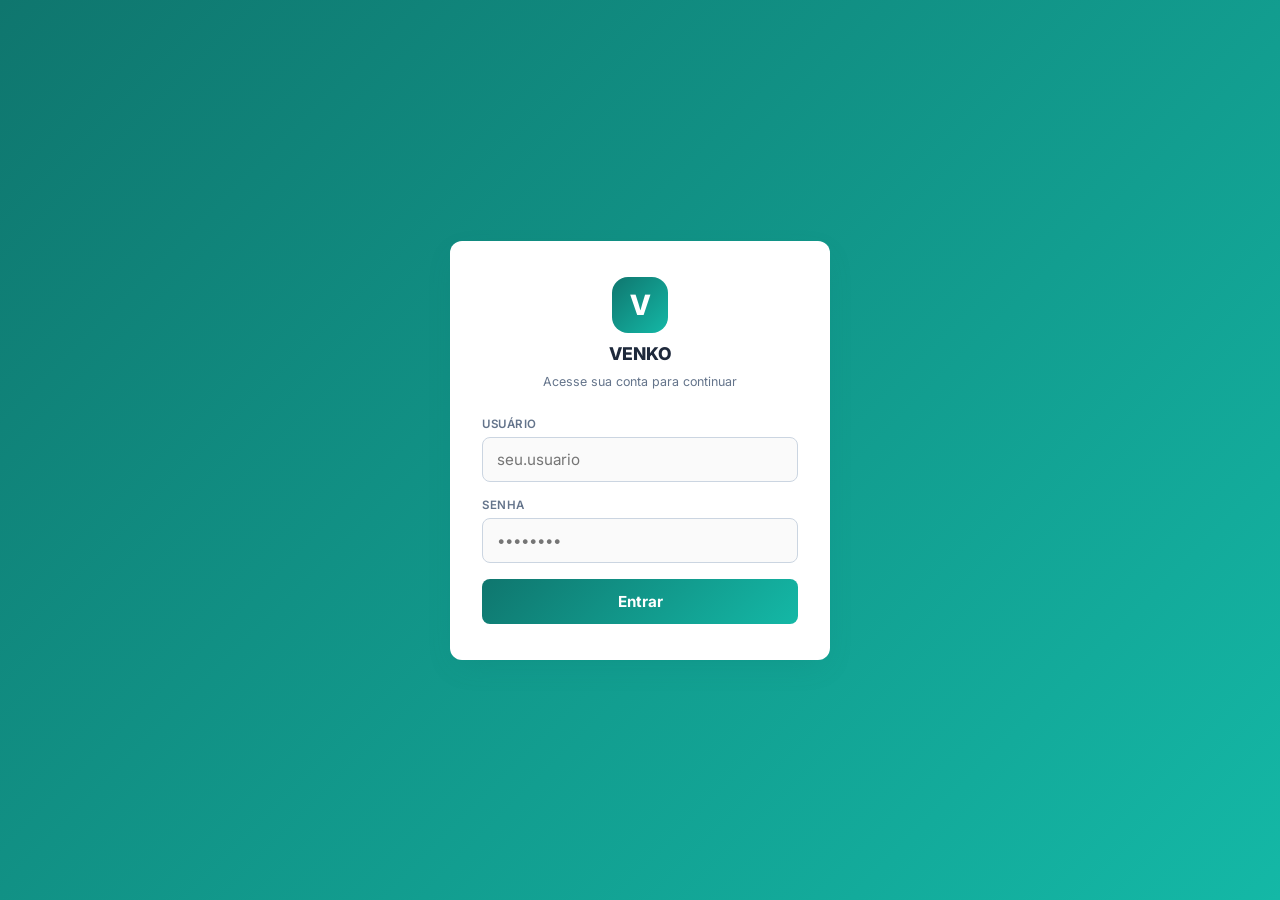
==== login (1).html @ 46aebab6 "Add files via upload" ====
<!DOCTYPE html>
<html lang="pt-BR">
<head>
<meta charset="UTF-8">
<meta name="viewport" content="width=device-width, initial-scale=1.0">
<title>VENKO – Login</title>
<meta name="theme-color" content="#0F766E">
<link rel="preconnect" href="https://fonts.googleapis.com">
<link href="https://fonts.googleapis.com/css2?family=Inter:wght@400;500;600;700;800&display=swap" rel="stylesheet">
<style>
  *, *::before, *::after { box-sizing: border-box; margin: 0; padding: 0; }

  :root {
    --primary:        #0F766E;
    --primary-light:  #14B8A6;
    --grad:           linear-gradient(135deg, #0F766E, #14B8A6);
    --cinza-bg:       #F8FAFC;
    --white:          #FFFFFF;
    --text:           #1E293B;
    --muted:          #64748B;
    --border:         #CBD5E1;
    --radius:         12px;
    --shadow:         0 10px 30px -10px rgba(15,118,110,.25);
  }

  body {
    font-family: 'Inter', sans-serif;
    background: var(--grad);
    min-height: 100vh;
    display: flex; align-items: center; justify-content: center;
    padding: 20px;
  }

  .login-card {
    background: var(--white);
    border-radius: var(--radius);
    box-shadow: var(--shadow);
    width: 100%; max-width: 380px;
    padding: 36px 32px;
  }

  .logo-wrap { display: flex; flex-direction: column; align-items: center; gap: 10px; margin-bottom: 28px; }
  .logo {
    width: 56px; height: 56px; border-radius: 16px;
    background: var(--grad);
    display: flex; align-items: center; justify-content: center;
    font-size: 28px; font-weight: 800; color: white;
  }
  .logo-wrap h1 { font-size: 1.1rem; font-weight: 800; color: var(--text); }
  .logo-wrap p  { font-size: .78rem; color: var(--muted); }

  label {
    display: block; font-size: .72rem; font-weight: 600;
    color: var(--muted); letter-spacing: .5px; text-transform: uppercase;
    margin-bottom: 6px;
  }
  .field { margin-bottom: 16px; }
  input {
    width: 100%; padding: 12px 14px;
    font-family: 'Inter', sans-serif; font-size: .95rem;
    color: var(--text); background: #FAFAFA;
    border: 1px solid var(--border); border-radius: 8px;
    outline: none; transition: border-color .2s, box-shadow .2s;
  }
  input:focus {
    border-color: var(--primary-light);
    box-shadow: 0 0 0 3px rgba(20,184,166,.15);
    background: white;
  }

  .btn-login {
    width: 100%; padding: 13px; margin-top: 6px;
    background: var(--grad); color: white; border: none;
    border-radius: 8px; font-family: 'Inter', sans-serif;
    font-size: .95rem; font-weight: 700; cursor: pointer;
    transition: transform .15s, box-shadow .15s;
    display: flex; align-items: center; justify-content: center; gap: 8px;
  }
  .btn-login:hover:not(:disabled) { transform: translateY(-1px); box-shadow: 0 6px 18px rgba(15,118,110,.35); }
  .btn-login:disabled { opacity: .7; cursor: not-allowed; }

  .erro-msg {
    background: #fff1f2; color: #991b1b; border: 1px solid #fecdd3;
    border-radius: 8px; padding: 10px 14px; font-size: .8rem;
    margin-bottom: 16px; display: none;
  }
  .erro-msg.show { display: block; }

  .icone-girando { display: inline-block; animation: girar 1s linear infinite; }
  @keyframes girar { from { transform: rotate(0deg); } to { transform: rotate(360deg); } }
</style>
</head>
<body>

<div class="login-card">
  <div class="logo-wrap">
    <div class="logo">V</div>
    <h1>VENKO</h1>
    <p>Acesse sua conta para continuar</p>
  </div>

  <div class="erro-msg" id="erro-msg"></div>

  <form id="form-login" onsubmit="return fazerLogin(event)">
    <div class="field">
      <label>Usuário</label>
      <input type="text" id="username" placeholder="seu.usuario" autocomplete="username" autocapitalize="off" required>
    </div>
    <div class="field">
      <label>Senha</label>
      <input type="password" id="password" placeholder="••••••••" autocomplete="current-password" required>
    </div>
    <button type="submit" class="btn-login" id="btn-login">Entrar</button>
  </form>
</div>

<script>
  const SHEETS_URL = "https://script.google.com/macros/s/AKfycbwRo3WixS8Lg_FycKV53snEqtEJInEcUlDJiHkq2cY_t6e1sAvO-rb8BPvO3mDocuqqyw/exec";

  // Se já existe sessão válida, pula direto pro sistema
  if (sessionStorage.getItem('venko_session')) {
    window.location.href = 'index.html';
  }

  async function fazerLogin(ev) {
    ev.preventDefault();
    const btn = document.getElementById('btn-login');
    const erroEl = document.getElementById('erro-msg');
    erroEl.classList.remove('show');

    const username = document.getElementById('username').value.trim().toLowerCase();
    const password = document.getElementById('password').value;

    if (!username || !password) return false;

    btn.disabled = true;
    btn.innerHTML = '<span class="icone-girando">⏳</span> Entrando...';

    try {
      const url = SHEETS_URL + '?action=login&username=' + encodeURIComponent(username) + '&password=' + encodeURIComponent(password);
      const resp = await fetch(url, { cache: 'no-store' });
      const data = await resp.json();

      if (data.status === 'ok' && data.user) {
        sessionStorage.setItem('venko_session', JSON.stringify({
          username: data.user.username,
          name: data.user.name,
          role: data.user.role
        }));
        window.location.href = 'index.html';
      } else {
        erroEl.textContent = '❌ ' + (data.msg || 'Usuário ou senha inválidos.');
        erroEl.classList.add('show');
      }
    } catch (err) {
      erroEl.textContent = '❌ Não foi possível conectar ao servidor. Tente novamente.';
      erroEl.classList.add('show');
    } finally {
      btn.disabled = false;
      btn.innerHTML = 'Entrar';
    }
    return false;
  }
</script>
</body>
</html>
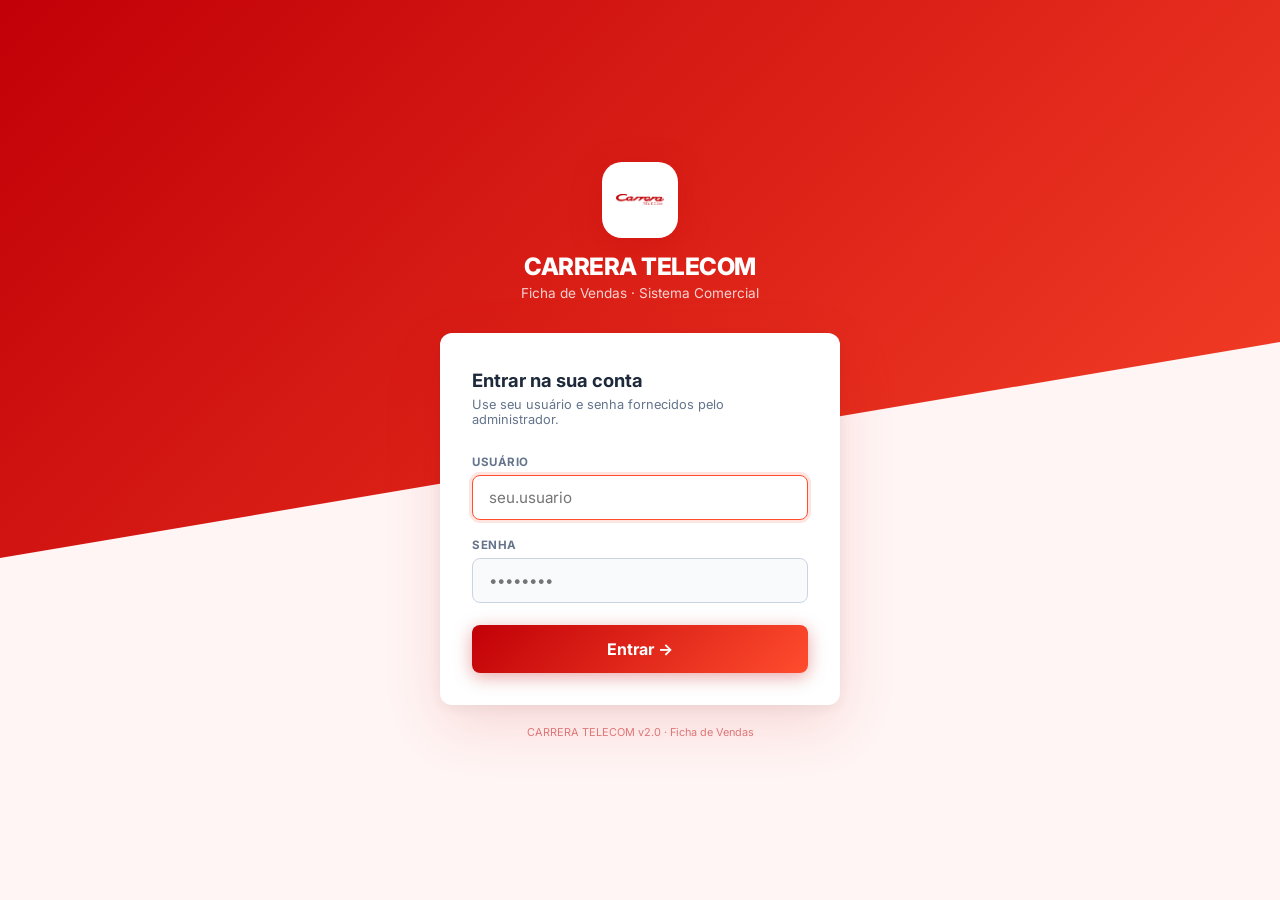
==== commit 447ff0d9: "Add files via upload" ====
--- a/login (1).html
+++ b/login (1).html
@@ -3,164 +3,261 @@
 <head>
 <meta charset="UTF-8">
 <meta name="viewport" content="width=device-width, initial-scale=1.0">
-<title>VENKO – Login</title>
-<meta name="theme-color" content="#0F766E">
+<title>Carrera Telecom – Entrar</title>
+<meta name="theme-color" content="#C10007">
+<meta name="apple-mobile-web-app-capable" content="yes">
+<link rel="manifest" href="manifest.json">
+<link rel="apple-touch-icon" href="icon-192.png">
 <link rel="preconnect" href="https://fonts.googleapis.com">
-<link href="https://fonts.googleapis.com/css2?family=Inter:wght@400;500;600;700;800&display=swap" rel="stylesheet">
+<link href="https://fonts.googleapis.com/css2?family=Inter:wght@400;500;600;700;800&family=DM+Mono:wght@400;500&display=swap" rel="stylesheet">
 <style>
   *, *::before, *::after { box-sizing: border-box; margin: 0; padding: 0; }
 
   :root {
-    --primary:        #0F766E;
-    --primary-light:  #14B8A6;
-    --grad:           linear-gradient(135deg, #0F766E, #14B8A6);
-    --cinza-bg:       #F8FAFC;
-    --white:          #FFFFFF;
-    --text:           #1E293B;
-    --muted:          #64748B;
-    --border:         #CBD5E1;
-    --radius:         12px;
-    --shadow:         0 10px 30px -10px rgba(15,118,110,.25);
+    --primary:       #C10007;
+    --primary-light: #FF4D2E;
+    --grad:          linear-gradient(135deg, #C10007 0%, #FF4D2E 100%);
+    --bg:            #FFF5F4;
+    --white:         #FFFFFF;
+    --text:          #1E293B;
+    --muted:         #64748B;
+    --border:        #CBD5E1;
+    --error:         #EF4444;
+    --r:             12px;
   }
 
   body {
     font-family: 'Inter', sans-serif;
+    background: var(--bg);
+    min-height: 100vh;
+    display: flex;
+    align-items: center;
+    justify-content: center;
+    padding: 24px;
+  }
+
+  /* diagonal split background */
+  body::before {
+    content: '';
+    position: fixed;
+    inset: 0;
     background: var(--grad);
-    min-height: 100vh;
-    display: flex; align-items: center; justify-content: center;
-    padding: 20px;
-  }
-
-  .login-card {
+    clip-path: polygon(0 0, 100% 0, 100% 38%, 0 62%);
+    z-index: 0;
+  }
+
+  .wrap {
+    position: relative;
+    z-index: 1;
+    width: 100%;
+    max-width: 400px;
+  }
+
+  .brand {
+    text-align: center;
+    margin-bottom: 32px;
+  }
+  .brand-logo {
+    width: 76px; height: 76px;
+    background: white;
+    border-radius: 20px;
+    display: inline-flex; align-items: center; justify-content: center;
+    box-shadow: 0 8px 32px rgba(193, 0, 7,0.25);
+    margin-bottom: 14px;
+    padding: 14px;
+  }
+  .brand-logo img { width: 100%; height: 100%; object-fit: contain; }
+  .brand h1 {
+    font-size: 1.5rem; font-weight: 800;
+    color: white; letter-spacing: -0.5px;
+  }
+  .brand p { font-size: 0.85rem; color: rgba(255,255,255,0.8); margin-top: 4px; }
+
+  .card {
     background: var(--white);
-    border-radius: var(--radius);
-    box-shadow: var(--shadow);
-    width: 100%; max-width: 380px;
-    padding: 36px 32px;
-  }
-
-  .logo-wrap { display: flex; flex-direction: column; align-items: center; gap: 10px; margin-bottom: 28px; }
-  .logo {
-    width: 56px; height: 56px; border-radius: 16px;
-    background: var(--grad);
-    display: flex; align-items: center; justify-content: center;
-    font-size: 28px; font-weight: 800; color: white;
-  }
-  .logo-wrap h1 { font-size: 1.1rem; font-weight: 800; color: var(--text); }
-  .logo-wrap p  { font-size: .78rem; color: var(--muted); }
-
-  label {
-    display: block; font-size: .72rem; font-weight: 600;
-    color: var(--muted); letter-spacing: .5px; text-transform: uppercase;
+    border-radius: var(--r);
+    box-shadow: 0 20px 60px rgba(193, 0, 7,0.12), 0 4px 16px rgba(0,0,0,0.06);
+    padding: 36px 32px 32px;
+  }
+
+  .card h2 {
+    font-size: 1.15rem; font-weight: 700;
+    color: var(--text); margin-bottom: 6px;
+  }
+  .card .sub {
+    font-size: 0.8rem; color: var(--muted);
+    margin-bottom: 28px;
+  }
+
+  .field { margin-bottom: 18px; }
+  .field label {
+    display: block;
+    font-size: 0.72rem; font-weight: 700;
+    color: var(--muted);
+    letter-spacing: 0.5px; text-transform: uppercase;
     margin-bottom: 6px;
   }
-  .field { margin-bottom: 16px; }
-  input {
-    width: 100%; padding: 12px 14px;
-    font-family: 'Inter', sans-serif; font-size: .95rem;
-    color: var(--text); background: #FAFAFA;
-    border: 1px solid var(--border); border-radius: 8px;
-    outline: none; transition: border-color .2s, box-shadow .2s;
-  }
-  input:focus {
+  .field input {
+    width: 100%;
+    padding: 12px 16px;
+    font-family: 'Inter', sans-serif;
+    font-size: 0.95rem;
+    color: var(--text);
+    background: #F8FAFC;
+    border: 1.5px solid var(--border);
+    border-radius: 8px;
+    outline: none;
+    transition: border-color .2s, box-shadow .2s;
+  }
+  .field input:focus {
     border-color: var(--primary-light);
-    box-shadow: 0 0 0 3px rgba(20,184,166,.15);
+    box-shadow: 0 0 0 3px rgba(255, 77, 46,0.15);
     background: white;
   }
-
-  .btn-login {
-    width: 100%; padding: 13px; margin-top: 6px;
-    background: var(--grad); color: white; border: none;
-    border-radius: 8px; font-family: 'Inter', sans-serif;
-    font-size: .95rem; font-weight: 700; cursor: pointer;
-    transition: transform .15s, box-shadow .15s;
-    display: flex; align-items: center; justify-content: center; gap: 8px;
-  }
-  .btn-login:hover:not(:disabled) { transform: translateY(-1px); box-shadow: 0 6px 18px rgba(15,118,110,.35); }
-  .btn-login:disabled { opacity: .7; cursor: not-allowed; }
-
-  .erro-msg {
-    background: #fff1f2; color: #991b1b; border: 1px solid #fecdd3;
-    border-radius: 8px; padding: 10px 14px; font-size: .8rem;
-    margin-bottom: 16px; display: none;
-  }
-  .erro-msg.show { display: block; }
-
-  .icone-girando { display: inline-block; animation: girar 1s linear infinite; }
-  @keyframes girar { from { transform: rotate(0deg); } to { transform: rotate(360deg); } }
+  .field input.erro { border-color: var(--error); }
+
+  .msg-erro {
+    background: #FEF2F2; border: 1px solid #FECACA;
+    color: #991B1B; border-radius: 8px;
+    padding: 11px 14px; font-size: 0.8rem; font-weight: 600;
+    margin-bottom: 16px; display: none; align-items: center; gap: 8px;
+  }
+  .msg-erro.show { display: flex; }
+
+  .btn-entrar {
+    width: 100%; padding: 14px;
+    background: var(--grad); color: white;
+    border: none; border-radius: 8px;
+    font-family: 'Inter', sans-serif; font-size: 1rem; font-weight: 700;
+    cursor: pointer; transition: transform .15s, box-shadow .15s;
+    box-shadow: 0 4px 18px rgba(193, 0, 7,0.35);
+    margin-top: 4px;
+  }
+  .btn-entrar:hover { transform: translateY(-2px); box-shadow: 0 6px 24px rgba(193, 0, 7,0.45); }
+  .btn-entrar:disabled { opacity: .6; transform: none; cursor: not-allowed; }
+
+  .hint {
+    margin-top: 24px; padding-top: 20px;
+    border-top: 1px solid #F1F5F9;
+    font-size: 0.72rem; color: var(--muted); line-height: 1.8;
+  }
+  .hint strong { color: var(--text); }
+  .hint .chip {
+    display: inline-block;
+    background: #FFF5F4; color: var(--primary);
+    border: 1px solid #FFC9C2;
+    border-radius: 4px; padding: 1px 7px;
+    font-family: 'DM Mono', monospace; font-size: 0.72rem;
+    font-weight: 500;
+  }
+
+  .version {
+    text-align: center; margin-top: 20px;
+    font-size: 0.68rem; color: rgba(193, 0, 7,0.5);
+  }
+
+  @media (max-width: 440px) {
+    .card { padding: 28px 20px 24px; }
+  }
 </style>
 </head>
 <body>
-
-<div class="login-card">
-  <div class="logo-wrap">
-    <div class="logo">V</div>
-    <h1>VENKO</h1>
-    <p>Acesse sua conta para continuar</p>
+<div class="wrap">
+  <div class="brand">
+    <div class="brand-logo"><img src="logo-carrera.png" alt="Carrera Telecom"></div>
+    <h1>CARRERA TELECOM</h1>
+    <p>Ficha de Vendas · Sistema Comercial</p>
   </div>
 
-  <div class="erro-msg" id="erro-msg"></div>
-
-  <form id="form-login" onsubmit="return fazerLogin(event)">
+  <div class="card">
+    <h2>Entrar na sua conta</h2>
+    <p class="sub">Use seu usuário e senha fornecidos pelo administrador.</p>
+
+    <div class="msg-erro" id="msg-erro">❌ <span id="erro-txt">Usuário ou senha incorretos.</span></div>
+
     <div class="field">
       <label>Usuário</label>
-      <input type="text" id="username" placeholder="seu.usuario" autocomplete="username" autocapitalize="off" required>
+      <input type="text" id="usuario" placeholder="seu.usuario" autocomplete="username" autofocus>
     </div>
     <div class="field">
       <label>Senha</label>
-      <input type="password" id="password" placeholder="••••••••" autocomplete="current-password" required>
+      <input type="password" id="senha" placeholder="••••••••" autocomplete="current-password">
     </div>
-    <button type="submit" class="btn-login" id="btn-login">Entrar</button>
-  </form>
+
+    <button class="btn-entrar" id="btn-entrar" onclick="entrar()">Entrar →</button>
+  </div>
+
+  <div class="version">CARRERA TELECOM v2.0 · Ficha de Vendas</div>
 </div>
 
 <script>
   const SHEETS_URL = "https://script.google.com/macros/s/AKfycbwRo3WixS8Lg_FycKV53snEqtEJInEcUlDJiHkq2cY_t6e1sAvO-rb8BPvO3mDocuqqyw/exec";
 
-  // Se já existe sessão válida, pula direto pro sistema
-  if (sessionStorage.getItem('venko_session')) {
-    window.location.href = 'index.html';
-  }
-
-  async function fazerLogin(ev) {
-    ev.preventDefault();
-    const btn = document.getElementById('btn-login');
-    const erroEl = document.getElementById('erro-msg');
-    erroEl.classList.remove('show');
-
-    const username = document.getElementById('username').value.trim().toLowerCase();
-    const password = document.getElementById('password').value;
-
-    if (!username || !password) return false;
+  async function entrar() {
+    const u = document.getElementById('usuario').value.trim().toLowerCase();
+    const p = document.getElementById('senha').value;
+    const btn = document.getElementById('btn-entrar');
+
+    if (!u || !p) {
+      mostrarErro('Preencha o usuário e a senha.');
+      return;
+    }
 
     btn.disabled = true;
-    btn.innerHTML = '<span class="icone-girando">⏳</span> Entrando...';
+    btn.textContent = 'Verificando...';
 
     try {
-      const url = SHEETS_URL + '?action=login&username=' + encodeURIComponent(username) + '&password=' + encodeURIComponent(password);
+      const url = SHEETS_URL + '?action=login&username=' + encodeURIComponent(u) + '&password=' + encodeURIComponent(p);
       const resp = await fetch(url, { cache: 'no-store' });
-      const data = await resp.json();
-
-      if (data.status === 'ok' && data.user) {
+      const dados = await resp.json();
+
+      if (dados.status === 'ok' && dados.user) {
         sessionStorage.setItem('venko_session', JSON.stringify({
-          username: data.user.username,
-          name: data.user.name,
-          role: data.user.role
+          username: dados.user.username,
+          name: dados.user.name,
+          role: dados.user.role,
+          loginAt: Date.now()
         }));
         window.location.href = 'index.html';
       } else {
-        erroEl.textContent = '❌ ' + (data.msg || 'Usuário ou senha inválidos.');
-        erroEl.classList.add('show');
+        mostrarErro(dados.msg || 'Usuário ou senha incorretos.');
+        btn.disabled = false;
+        btn.textContent = 'Entrar →';
+        document.getElementById('senha').value = '';
       }
     } catch (err) {
-      erroEl.textContent = '❌ Não foi possível conectar ao servidor. Tente novamente.';
-      erroEl.classList.add('show');
-    } finally {
+      mostrarErro('Falha de conexão. Verifique sua internet e tente novamente.');
       btn.disabled = false;
-      btn.innerHTML = 'Entrar';
+      btn.textContent = 'Entrar →';
     }
-    return false;
-  }
+  }
+
+  function mostrarErro(msg) {
+    const el = document.getElementById('msg-erro');
+    document.getElementById('erro-txt').textContent = msg;
+    el.classList.add('show');
+    [document.getElementById('usuario'), document.getElementById('senha')]
+      .forEach(i => i.classList.add('erro'));
+    setTimeout(() => {
+      el.classList.remove('show');
+      document.querySelectorAll('.erro').forEach(i => i.classList.remove('erro'));
+    }, 4000);
+  }
+
+  // Enter key
+  document.addEventListener('keydown', e => {
+    if (e.key === 'Enter') entrar();
+  });
+
+  // Se já logado, redirecionar
+  if (sessionStorage.getItem('venko_session')) {
+    window.location.href = 'index.html';
+  }
+</script>
+<script>
+if ('serviceWorker' in navigator) {
+  navigator.serviceWorker.register('sw.js');
+}
 </script>
 </body>
 </html>
